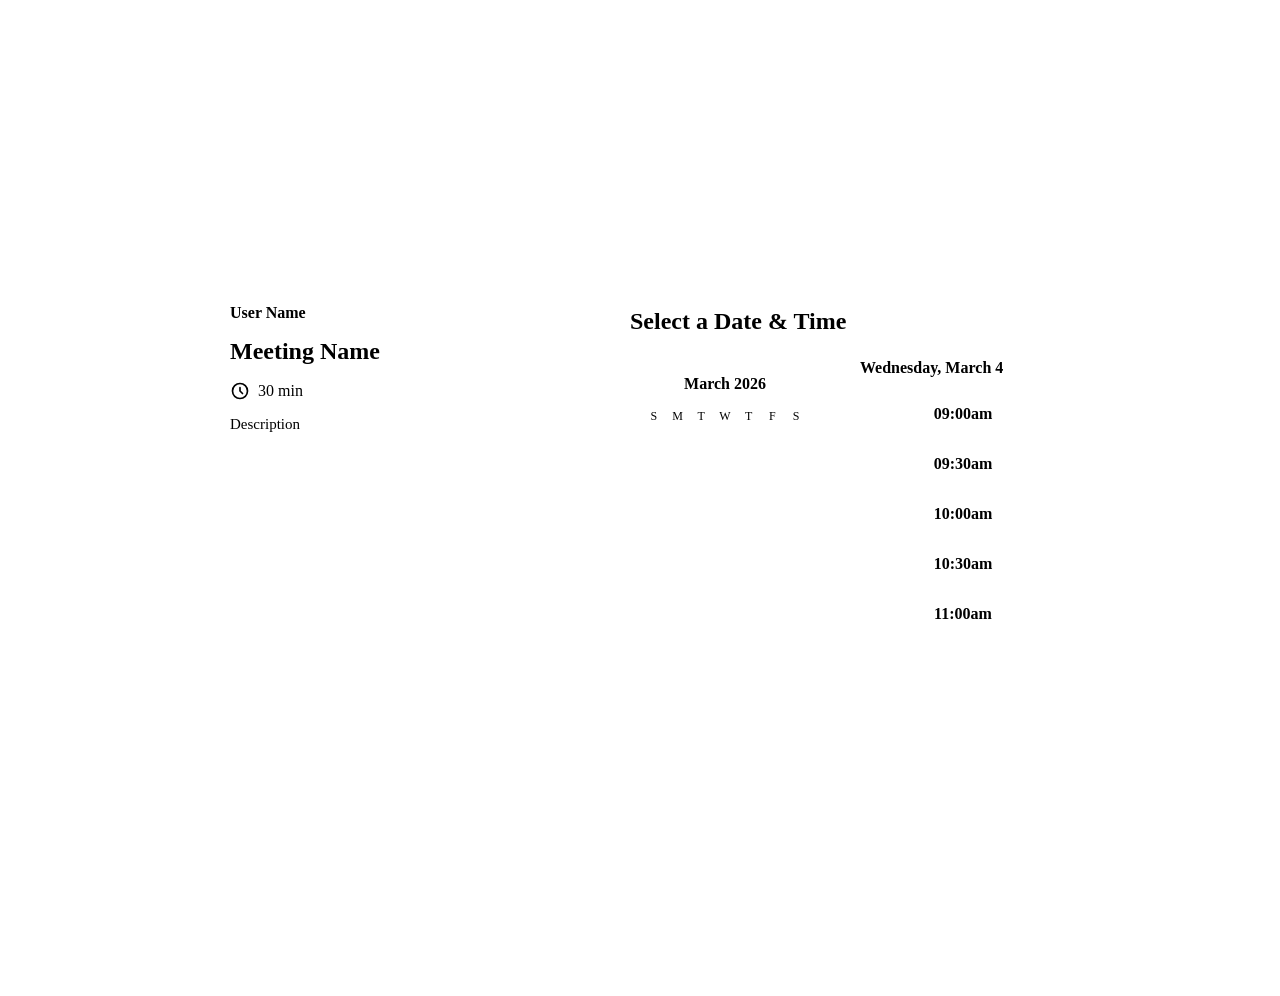
==== src/main/resources/templates/booking-page.html @ 397c2df9 "implement core calendly clone functionality" ====
<!DOCTYPE html>
<html xmlns:th="http://www.thymeleaf.org">
<head>
    <meta charset="UTF-8">
    <title>Book Meeting - Calendly Clone</title>
    <link rel="stylesheet" th:href="@{/css/index.css}">
    <link href="https://fonts.googleapis.com/css2?family=Inter:wght@400;500;600;700&display=swap" rel="stylesheet">
    <style>
        .booking-layout {
            display: flex;
            min-height: 100vh;
            align-items: center;
            justify-content: center;
            background-color: var(--surface-color);
            padding: 40px 20px;
        }
        .booking-card {
            display: flex;
            width: 100%;
            max-width: 900px;
            min-height: 500px;
            padding: 0;
            overflow: hidden;
        }
        .booking-sidebar {
            width: 320px;
            padding: 40px;
            border-right: 1px solid var(--border-color);
        }
        .booking-main {
            flex: 1;
            padding: 40px;
            background: white;
        }
        .time-slot {
            display: block;
            width: 100%;
            padding: 12px;
            margin-bottom: 8px;
            border: 1px solid var(--primary-color);
            border-radius: 4px;
            color: var(--primary-color);
            text-decoration: none;
            text-align: center;
            font-weight: 600;
            transition: all 0.2s;
        }
        .time-slot:hover {
            background-color: var(--primary-color);
            color: white;
        }
    </style>
</head>
<body>
    <div class="booking-layout">
        <div class="card booking-card">
            <!-- Sidebar -->
            <div class="booking-sidebar">
                <p th:text="${user.fullName}" style="color: var(--text-muted); font-weight: 600; margin-bottom: 8px;">User Name</p>
                <h1 th:text="${eventType.name}" style="font-size: 1.5rem; margin-bottom: 16px;">Meeting Name</h1>
                <div style="display: flex; align-items: center; gap: 8px; color: var(--text-muted); margin-bottom: 12px;">
                    <svg width="20" height="20" fill="none" stroke="currentColor" viewBox="0 0 24 24"><path stroke-linecap="round" stroke-linejoin="round" stroke-width="2" d="M12 8v4l3 3m6-3a9 9 0 11-18 0 9 9 0 0118 0z"></path></svg>
                    <span th:text="${eventType.duration} + ' min'">30 min</span>
                </div>
                <p th:text="${eventType.description}" style="font-size: 0.9375rem; color: var(--text-muted);">Description</p>
            </div>

            <!-- Main Content (Calendar/Slots Mockup) -->
            <div class="booking-main">
                <h2 style="margin-bottom: 24px;">Select a Date & Time</h2>
                
                <div style="display: grid; grid-template-columns: 1fr 1fr; gap: 40px;">
                    <!-- Simple static calendar mockup -->
                    <div style="border: 1px solid var(--border-color); padding: 16px; border-radius: 8px; text-align: center;">
                        <div style="font-weight: 600; margin-bottom: 16px;">March 2026</div>
                        <div style="display: grid; grid-template-columns: repeat(7, 1fr); gap: 8px; font-size: 0.75rem; color: var(--text-muted);">
                            <span>S</span><span>M</span><span>T</span><span>W</span><span>T</span><span>F</span><span>S</span>
                        </div>
                        <div style="display: grid; grid-template-columns: repeat(7, 1fr); gap: 8px; margin-top: 8px;">
                            <!-- Placeholder days -->
                            <div th:each="i : ${#numbers.sequence(1, 31)}" 
                                 th:text="${i}" 
                                 th:class="${i == 4 ? 'btn-primary' : ''}"
                                 style="padding: 8px; border-radius: 50%; font-size: 0.875rem; cursor: pointer;"></div>
                        </div>
                    </div>

                    <!-- Slots Mockup -->
                    <div>
                        <div style="font-weight: 600; margin-bottom: 16px;">Wednesday, March 4</div>
                        <div style="max-height: 300px; overflow-y: auto; padding-right: 8px;">
                            <a href="#" class="time-slot">09:00am</a>
                            <a href="#" class="time-slot">09:30am</a>
                            <a href="#" class="time-slot">10:00am</a>
                            <a href="#" class="time-slot">10:30am</a>
                            <a href="#" class="time-slot">11:00am</a>
                        </div>
                    </div>
                </div>
            </div>
        </div>
    </div>
</body>
</html>
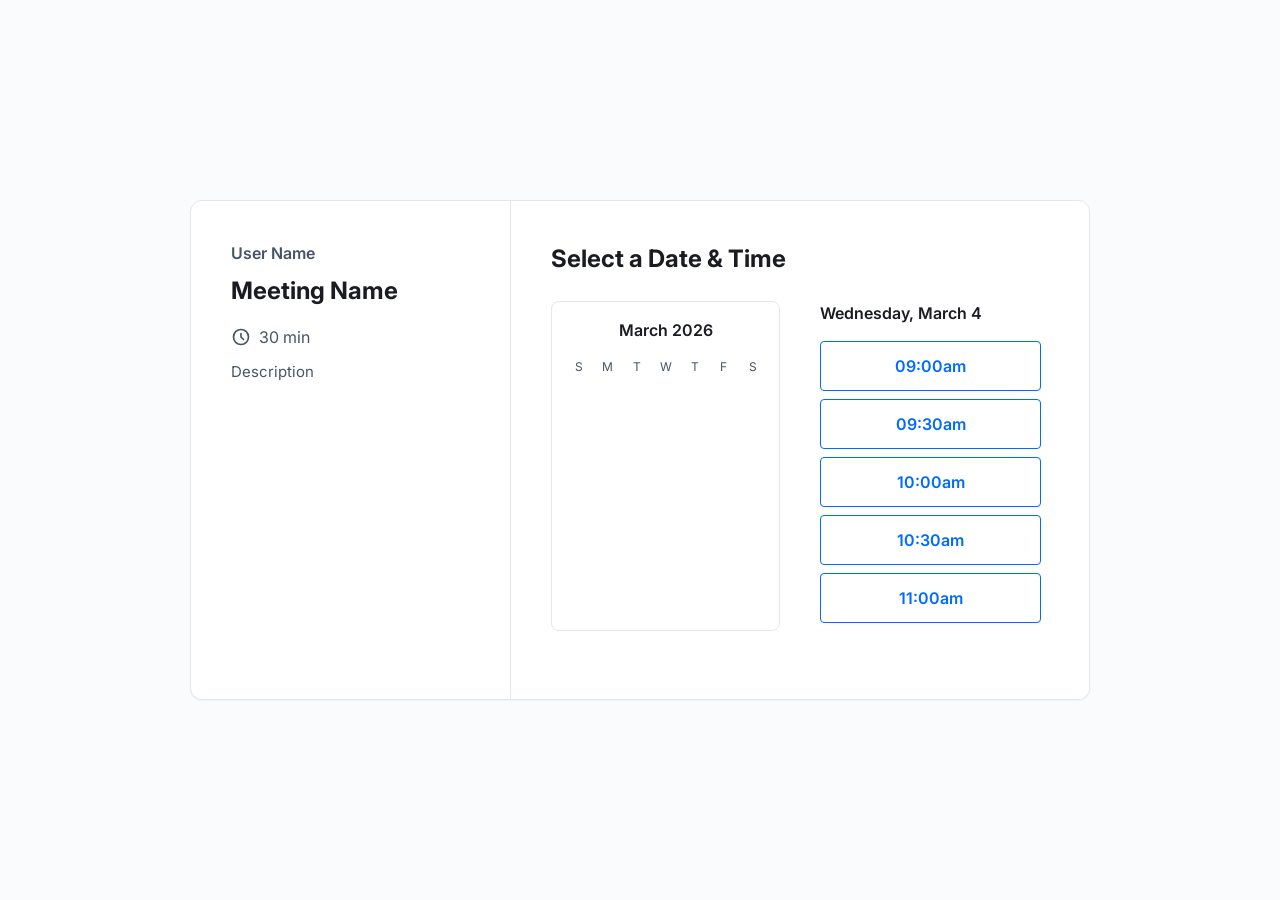
==== commit ecee641e: "added internal css" ====
--- a/src/main/resources/templates/booking-page.html
+++ b/src/main/resources/templates/booking-page.html
@@ -3,9 +3,35 @@
 <head>
     <meta charset="UTF-8">
     <title>Book Meeting - Calendly Clone</title>
-    <link rel="stylesheet" th:href="@{/css/index.css}">
     <link href="https://fonts.googleapis.com/css2?family=Inter:wght@400;500;600;700&display=swap" rel="stylesheet">
     <style>
+        :root {
+            --primary-color: #006bff;
+            --primary-dark: #0056cc;
+            --secondary-color: #667085;
+            --bg-color: #ffffff;
+            --surface-color: #f9fbfc;
+            --border-color: #e5e7eb;
+            --text-main: #1a1c21;
+            --text-muted: #475467;
+            --radius-md: 12px;
+            --shadow-sm: 0 1px 2px 0 rgba(0, 0, 0, 0.05);
+        }
+
+        * { box-sizing: border-box; margin: 0; padding: 0; }
+        body { font-family: 'Inter', sans-serif; background-color: var(--bg-color); color: var(--text-main); line-height: 1.5; -webkit-font-smoothing: antialiased; }
+
+        .card { background: white; border: 1px solid var(--border-color); border-radius: var(--radius-md); padding: 24px; box-shadow: var(--shadow-sm); }
+
+        .btn-primary {
+            background-color: var(--primary-color);
+            color: white;
+            padding: 10px 20px;
+            border-radius: 8px;
+            text-decoration: none;
+            font-weight: 600;
+        }
+
         .booking-layout {
             display: flex;
             min-height: 100vh;
